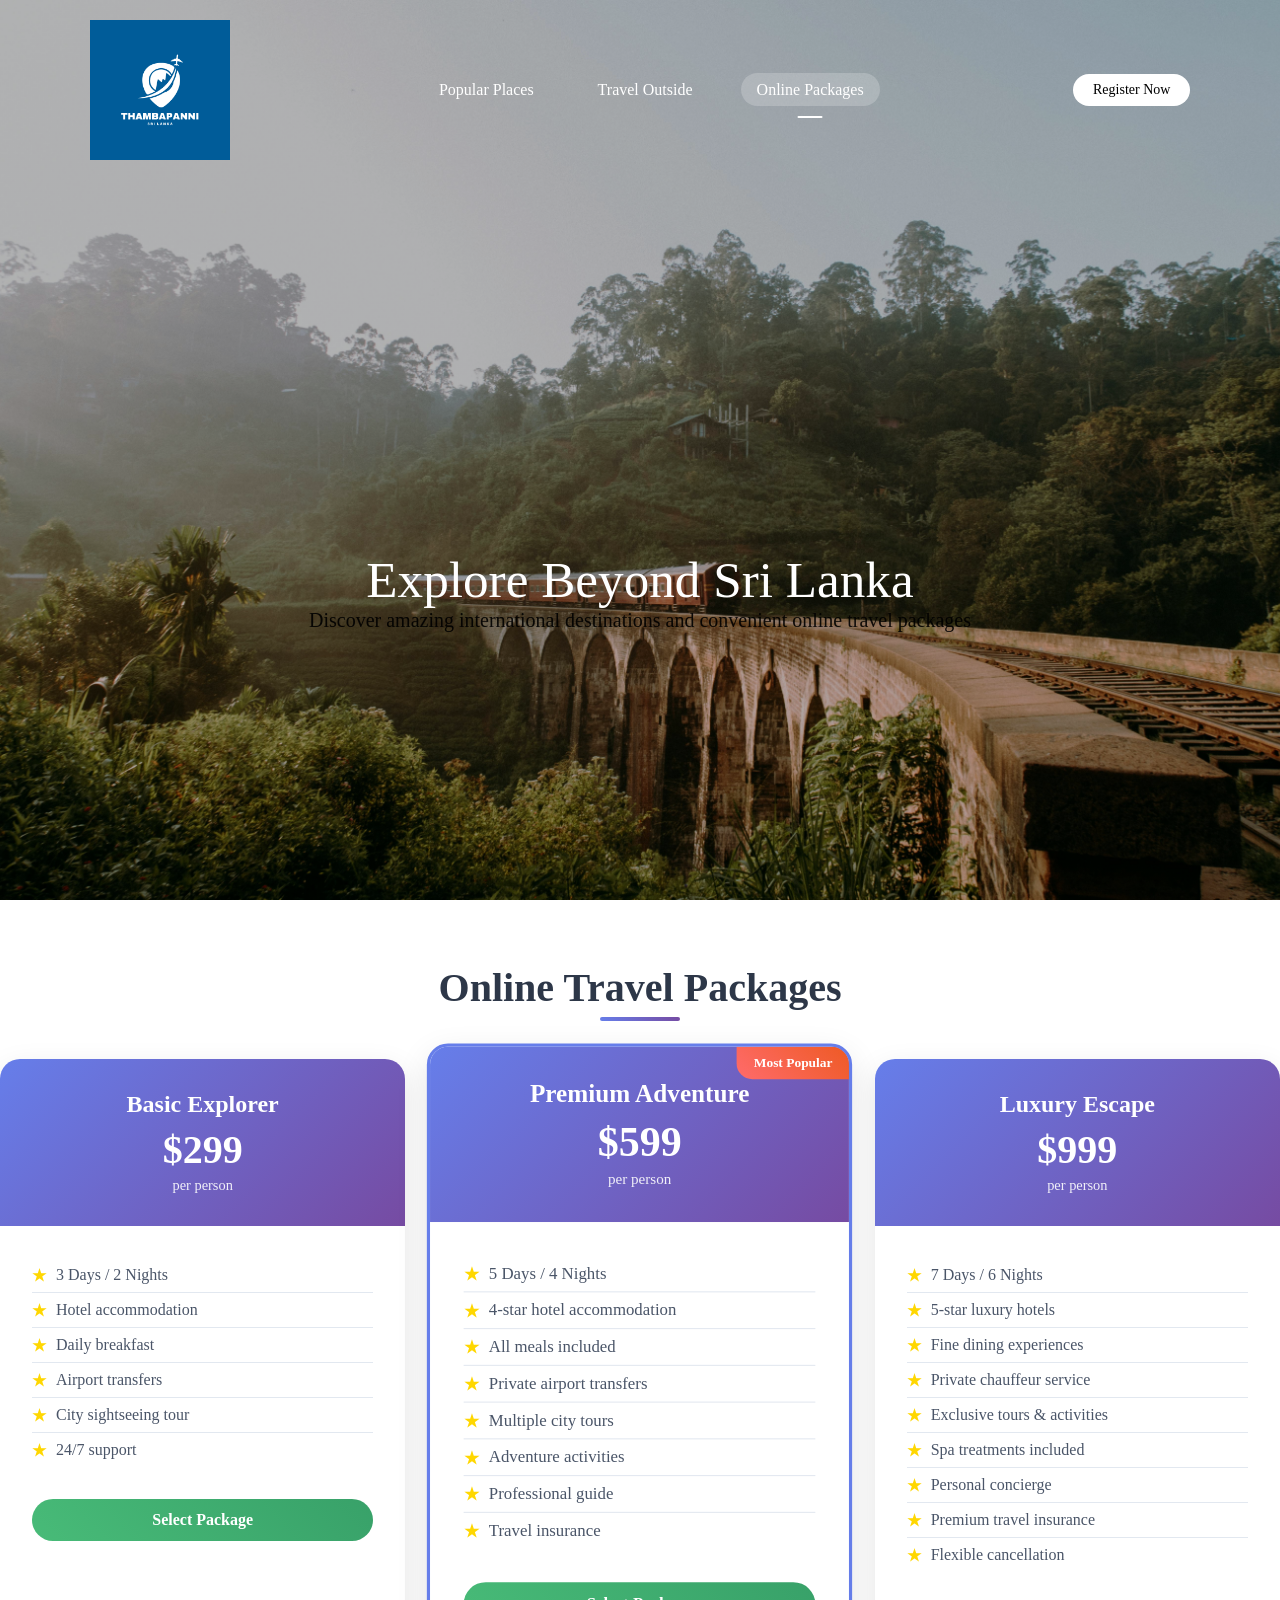
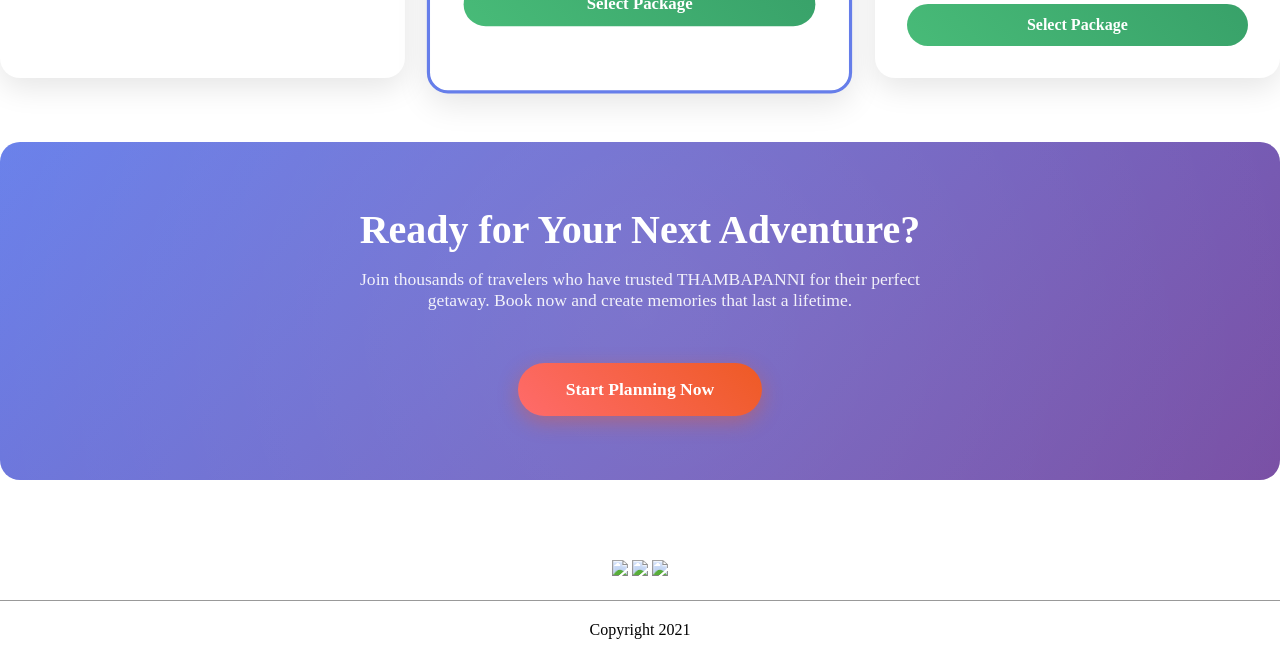
==== onlinepackage.html @ 144fabcd "add fetures add" ====
<!DOCTYPE html>
<html>
<head>
    <title>THAMBAPANNI - Travel Outside & Online Packages</title>
    <link rel="stylesheet" href="style.css">
</head>
<body>

    <div class="header">
        <nav>
             <img src="images/Logo.png" class="logo">
            <ul class="nav-links">
                <li><a href="index.html">Popular Places</a></li>
                <li><a href="traveloutside.html">Travel Outside</a></li>
                <li><a href="#" class="active">Online Packages</a></li>
            </ul>
            <a href="#" class="register-btn">Register Now</a>
        </nav>
        <div class="container">
            <h1>Explore Beyond Sri Lanka</h1>
            <p class="pra">Discover amazing international destinations and convenient online travel packages</p>
        </div>
    </div>
</head>
<body>
    <!-- Online Packages Section -->
        <h2 class="sub-title">Online Travel Packages</h2>
        <div class="packages-grid">
            <div class="package-card">
                <div class="package-header">
                    <h3>Basic Explorer</h3>
                    <div class="price">$299</div>
                    <div class="duration">per person</div>
                </div>
                <div class="package-features">
                    <ul>
                        <li>3 Days / 2 Nights</li>
                        <li>Hotel accommodation</li>
                        <li>Daily breakfast</li>
                        <li>Airport transfers</li>
                        <li>City sightseeing tour</li>
                        <li>24/7 support</li>
                    </ul>
                    <a href="#" class="select-btn">Select Package</a>
                </div>
            </div>

            <div class="package-card featured">
                <div class="featured-badge">Most Popular</div>
                <div class="package-header">
                    <h3>Premium Adventure</h3>
                    <div class="price">$599</div>
                    <div class="duration">per person</div>
                </div>
                <div class="package-features">
                    <ul>
                        <li>5 Days / 4 Nights</li>
                        <li>4-star hotel accommodation</li>
                        <li>All meals included</li>
                        <li>Private airport transfers</li>
                        <li>Multiple city tours</li>
                        <li>Adventure activities</li>
                        <li>Professional guide</li>
                        <li>Travel insurance</li>
                    </ul>
                    <a href="#" class="select-btn">Select Package</a>
                </div>
            </div>

            <div class="package-card">
                <div class="package-header">
                    <h3>Luxury Escape</h3>
                    <div class="price">$999</div>
                    <div class="duration">per person</div>
                </div>
                <div class="package-features">
                    <ul>
                        <li>7 Days / 6 Nights</li>
                        <li>5-star luxury hotels</li>
                        <li>Fine dining experiences</li>
                        <li>Private chauffeur service</li>
                        <li>Exclusive tours & activities</li>
                        <li>Spa treatments included</li>
                        <li>Personal concierge</li>
                        <li>Premium travel insurance</li>
                        <li>Flexible cancellation</li>
                    </ul>
                    <a href="#" class="select-btn">Select Package</a>
                </div>
                </div>
        </div>

         <!-- CTA Section -->
        <div class="cta-section">
            <h2>Ready for Your Next Adventure?</h2>
            <p>Join thousands of travelers who have trusted THAMBAPANNI for their perfect getaway. Book now and create memories that last a lifetime.</p>
            <a href="#" class="cta-btn">Start Planning Now</a>
        </div>

         <div class="footer">
            <a href="https://facebook.com"><img src="https://img.icons8.com/?size=100&id=118497&format=png&color=000000"></a>
            <a href="https://youtube.com"><img src="https://img.icons8.com/?size=100&id=19318&format=png&color=000000" ></a>
            <a href="https://instagram.com"><img src="https://img.icons8.com/?size=100&id=32323&format=png&color=000000"></a>
            <hr>
            <p>Copyright 2021</p>
        </div>
    
</body>
</html>
---- style.css ----
*{
    margin: 0;
    padding: 0;
    box-sizing: border-box;
    
}

.header{
    min-height: 100vh;
    width: 100%;
    background-image: linear-gradient(rgba(0,0,0,0.3),rgba(0,0,0,0.3)), url(images/banner.png);
    background-size: cover;
    background-position: center;
}

nav{
    display: flex;
    align-items: center;
    justify-content: space-between;
    padding: 20px 7%;
}

.logo{
    width: 140px;
    cursor: pointer;
}

.nav-links {
    display: flex;
    list-style: none;
    gap: 2rem;
}

.nav-links a {
    color: white;
    text-decoration: none;
    font-weight: 500;
    padding: 0.5rem 1rem;
    border-radius: 25px;
    transition: all 0.3s ease;
    position: relative;
}

.nav-links a:hover,
.nav-links a.active {
    background: rgba(255, 255, 255, 0.2);
    transform: translateY(-2px);
}

.register-btn{
    background: #fff;
    color: #000;
    padding: 8px 20px;
    text-decoration: none;
    font-size: 14px;
    border-radius: 20px;
}

.container{
    padding: 0 7%;
}

.header h1{
    font-size: 4vw;
    font-weight: 500;
    color: #fff;
    text-align: center;
    padding-top: 22%;
}


.search-bar{
    background: #fff;
    width: 70%;
    margin: 30px auto;
    padding: 6px 10px 6px 30px;
    border-radius: 50px;
}

.search-bar form{
    display: flex;
    align-items: center;
    flex-wrap: wrap;
}

.search-bar form input{
    display: block;
    border: 0;
    outline: none;
    background: transparent;
}

.search-bar form button{
    background: #ff5361;
    width: 55px;
    height: 55px;
    border-radius: 50%;
    border: 0;
    outline: none;
    cursor: pointer;
}

.search-bar form button image{
    width: 15px;
    margin-top: 7px;
}

.location-input{
    flex: 1;
}

.search-bar form label{
    font-weight: 600;
}

/* ----------exclusives------------*/
.sub-title{
    margin: 50px 0 20px;
}

.exclusives{
    display: grid;
    grid-template-columns: repeat(auto-fit, minmax(200px, 1fr));
    grid-gap: 30px;
}

.exclusives div img{
    width: 100px;
    border-radius: 10px;
}

.exclusives div{
    position: relative;
}

.exclusives div span{
    position: absolute;
    top: 10%;
    left: 50%;
    text-align: center;
}

/*----------Trending Places----------*/
.trending{
    display: grid;
    grid-template-columns: repeat(auto-fit, minmax(200px, 1fr));
    grid-gap: 30px;
    margin-bottom: 30px;
}

.trending div img{
    width: 100;
    border-radius: 10px;
}

.trending h3{
    font-weight: 600;
    margin-top: 10px;
}

/*-------------call to action-----------------*/
.cta{
    margin: 80px 0;
    background-image: linear-gradient(to right, #3f2321, transparent), url(images/banner\ 2.jpg);
    background-size: cover;
    background-position: center;
    border-radius: 10px;
    padding: 5%;
    color: #fff;
}


.cta h3{
    font-size: 4vw;
    line-height: 5.3vw;
    font-weight: 500; 
}

.cta p{
    font-size: 18px;
    margin: 10px 0;
}

.cta-btn{
    background: #ff5361;
    color: #fff;
    text-decoration: none;
    padding: 12px 30px;
    border-radius: 8px;
    margin-top: 20px;
    display: inline-block;
}


/*-------------Travellers Stories-----------------*/
.stories{
    display: grid;
    grid-template-columns: repeat(auto-fit, minmax(200px, 1fr));
    grid-gap: 30px;
    margin-bottom: 30px;
}

.stories div img{
    width: 100%;
    border-radius: 10px;
}

.stories div{
    position: relative;
    text-align: center;
}

.stories p{
    width: 80%;
    position: absolute;
    top: 50%;
    left: 50%;
    transform: translate(-50%, -50%);
    color: #fff;
    font-size: 26px;
}

.start-btn{
    text-decoration: none;
    background: #ff5361;
    color: #fff;
    width: 80%;
    max-width: 350px;
    display: block;
    text-align: center;
    margin: 60px auto;
    padding: 15px;
    border-radius: 30px;
    font-size: 20px;

}



/*-----------about-msg-------------------*/
.about-msg{
    text-align: center;
    margin: 80px 0;
    color: #333;
    font-size: 17;  
}

.about-msg h2{
    font-size: 28px;
    margin-bottom: 30px;
    font-weight: 500;
}


/*-------------footer------------*/
.footer{
    margin: 80px 0 10px;
    text-align: center;
}

.footer img{
    text-decoration: none;
    color: #999;
    font-size: 22px;
}

.footer hr{
    background: #999;
    height: 1px;
    width: 100%;
    border: 0;
    margin: 20px 0;
}

.active{
    position: relative;
}

.active::after{
    content: '';
    background: #fff;
    width: 25px;
    height: 2px;
    position: absolute;
    left: 50%;
    transform: translate(-50%);
    bottom: -12px;
    border-radius: 2px;
}


/*--------------travel outside-----------------*/
.header .container {
    text-align: center;
    position: relative;
    z-index: 5;
    padding-top: 8rem;
}

.header{
    min-height: 100vh;
    width: 100%;
    background-image: linear-gradient(rgba(0,0,0,0.3),rgba(0,0,0,0.3)), url(images/banner.png);
    background-size: cover;
    background-position: center;
}

.pra{
    font-size: 1.25rem;
    opacity: 0.9;
    margin-bottom: 2rem;
    animation: fadeInUp 1s ease-out 0.3s both;
}

/* Main Content */
.sub-title {
    font-size: 2.5rem;
    font-weight: 700;
    text-align: center;
    margin: 4rem 0 3rem;
    color: #2d3748;
    position: relative;
}

.sub-title::after {
    content: '';
    position: absolute;
    bottom: -10px;
    left: 50%;
    transform: translateX(-50%);
    width: 80px;
    height: 4px;
    background: linear-gradient(45deg, #667eea, #764ba2);
    border-radius: 2px;
}

/* Travel Outside Section */
.travel-outside {
    display: grid;
    grid-template-columns: repeat(auto-fit, minmax(300px, 1fr));
    gap: 2rem;
    margin-bottom: 4rem;
}

.destination-card {
    background: white;
    border-radius: 20px;
    overflow: hidden;
    box-shadow: 0 10px 30px rgba(0, 0, 0, 0.1);
    transition: all 0.3s ease;
    hover: transform: translateY(-10px);
}

.destination-card:hover {
    transform: translateY(-10px);
    box-shadow: 0 20px 40px rgba(0, 0, 0, 0.15);
}

.destination-card img {
    width: 100%;
    height: 250px;
    object-fit: cover;
    transition: transform 0.3s ease;
}

.destination-card:hover img {
    transform: scale(1.1);
}

.card-content {
    padding: 1.5rem;
}

.card-content h3 {
    font-size: 1.5rem;
    font-weight: 700;
    color: #2d3748;
    margin-bottom: 0.5rem;
}

.card-content p {
    color: #718096;
    margin-bottom: 1rem;
    line-height: 1.6;
}

.price-tag {
    background: linear-gradient(45deg, #ff6b6b, #ee5a24);
    color: white;
    padding: 0.5rem 1rem;
    border-radius: 25px;
    font-weight: 600;
    display: inline-block;
    margin-bottom: 1rem;
    font-size: 0.9rem;
}

.features {
    list-style: none;
    margin-bottom: 1.5rem;
}

.features li {
    padding: 0.25rem 0;
    color: #4a5568;
    position: relative;
    padding-left: 1.5rem;
}

.features li::before {
    content: '✓';
    position: absolute;
    left: 0;
    color: #48bb78;
    font-weight: bold;
}

.book-btn {
    background: linear-gradient(45deg, #667eea, #764ba2);
    color: white;
    text-decoration: none;
    padding: 0.75rem 2rem;
    border-radius: 30px;
    font-weight: 600;
    transition: all 0.3s ease;
    display: inline-block;
    text-align: center;
    width: 100%;
}

.book-btn:hover {
    transform: translateY(-2px);
    box-shadow: 0 6px 20px rgba(102, 126, 234, 0.4);
}

/* Online Packages Section */
.packages-grid {
    display: grid;
    grid-template-columns: repeat(auto-fit, minmax(300px, 1fr));
    gap: 2rem;
    margin-bottom: 4rem;
}

.package-card {
    background: white;
    border-radius: 20px;
    overflow: hidden;
    box-shadow: 0 10px 30px rgba(0, 0, 0, 0.1);
    transition: all 0.3s ease;
    position: relative;
}

.package-card.featured {
    transform: scale(1.05);
    border: 3px solid #667eea;
}

.package-card:hover {
    transform: translateY(-5px);
    box-shadow: 0 15px 35px rgba(0, 0, 0, 0.15);
}

.package-card.featured:hover {
    transform: scale(1.05) translateY(-5px);
}

.featured-badge {
    position: absolute;
    top: 0;
    right: 0;
    background: linear-gradient(45deg, #ff6b6b, #ee5a24);
    color: white;
    padding: 0.5rem 1rem;
    font-size: 0.8rem;
    font-weight: 600;
    border-bottom-left-radius: 15px;
    z-index: 5;
}

.package-header {
    background: linear-gradient(135deg, #667eea, #764ba2);
    color: white;
    padding: 2rem;
    text-align: center;
}

.package-header h3 {
    font-size: 1.5rem;
    font-weight: 700;
    margin-bottom: 0.5rem;
}

.price {
    font-size: 2.5rem;
    font-weight: 800;
    margin-bottom: 0.25rem;
}

.duration {
    opacity: 0.9;
    font-size: 0.9rem;
}

.package-features {
    padding: 2rem;
}

.package-features ul {
    list-style: none;
    margin-bottom: 2rem;
}

.package-features li {
    padding: 0.5rem 0;
    color: #4a5568;
    position: relative;
    padding-left: 1.5rem;
    border-bottom: 1px solid #e2e8f0;
}

.package-features li:last-child {
    border-bottom: none;
}

.package-features li::before {
    content: '★';
    position: absolute;
    left: 0;
    color: #ffd700;
    font-weight: bold;
}

.select-btn {
    background: linear-gradient(45deg, #48bb78, #38a169);
    color: white;
    text-decoration: none;
    padding: 0.75rem 2rem;
    border-radius: 30px;
    font-weight: 600;
    transition: all 0.3s ease;
    display: block;
    text-align: center;
    width: 100%;
}

.select-btn:hover {
    transform: translateY(-2px);
    box-shadow: 0 6px 20px rgba(72, 187, 120, 0.4);
}

/* CTA Section */
.cta-section {
    background: linear-gradient(135deg, #667eea 0%, #764ba2 100%);
    color: white;
    padding: 4rem 2rem;
    border-radius: 20px;
    text-align: center;
    margin: 4rem 0;
    position: relative;
    overflow: hidden;
}

.cta-section::before {
    content: '';
    position: absolute;
    top: -50%;
    left: -50%;
    width: 200%;
    height: 200%;
    background: radial-gradient(circle, rgba(255, 255, 255, 0.1) 0%, transparent 70%);
    animation: rotate 20s linear infinite;
}

.cta-section h2 {
    font-size: 2.5rem;
    font-weight: 700;
    margin-bottom: 1rem;
    position: relative;
    z-index: 2;
}

.cta-section p {
    font-size: 1.1rem;
    opacity: 0.9;
    margin-bottom: 2rem;
    max-width: 600px;
    margin-left: auto;
    margin-right: auto;
    position: relative;
    z-index: 2;
}

.cta-btn {
    background: linear-gradient(45deg, #ff6b6b, #ee5a24);
    color: white;
    text-decoration: none;
    padding: 1rem 3rem;
    border-radius: 50px;
    font-weight: 700;
    font-size: 1.1rem;
    transition: all 0.3s ease;
    display: inline-block;
    position: relative;
    z-index: 2;
    box-shadow: 0 6px 20px rgba(238, 90, 36, 0.4);
}

.cta-btn:hover {
    transform: translateY(-3px);
    box-shadow: 0 8px 25px rgba(238, 90, 36, 0.6);
}

/* Footer */
/*-------------footer------------*/
.footer{
    margin: 80px 0 10px;
    text-align: center;
}

.footer img{
    text-decoration: none;
    color: #999;
    font-size: 22px;
}

.footer hr{
    background: #999;
    height: 1px;
    width: 100%;
    border: 0;
    margin: 20px 0;
}

.active{
    position: relative;
}

.active::after{
    content: '';
    background: #fff;
    width: 25px;
    height: 2px;
    position: absolute;
    left: 50%;
    transform: translate(-50%);
    bottom: -12px;
    border-radius: 2px;
}
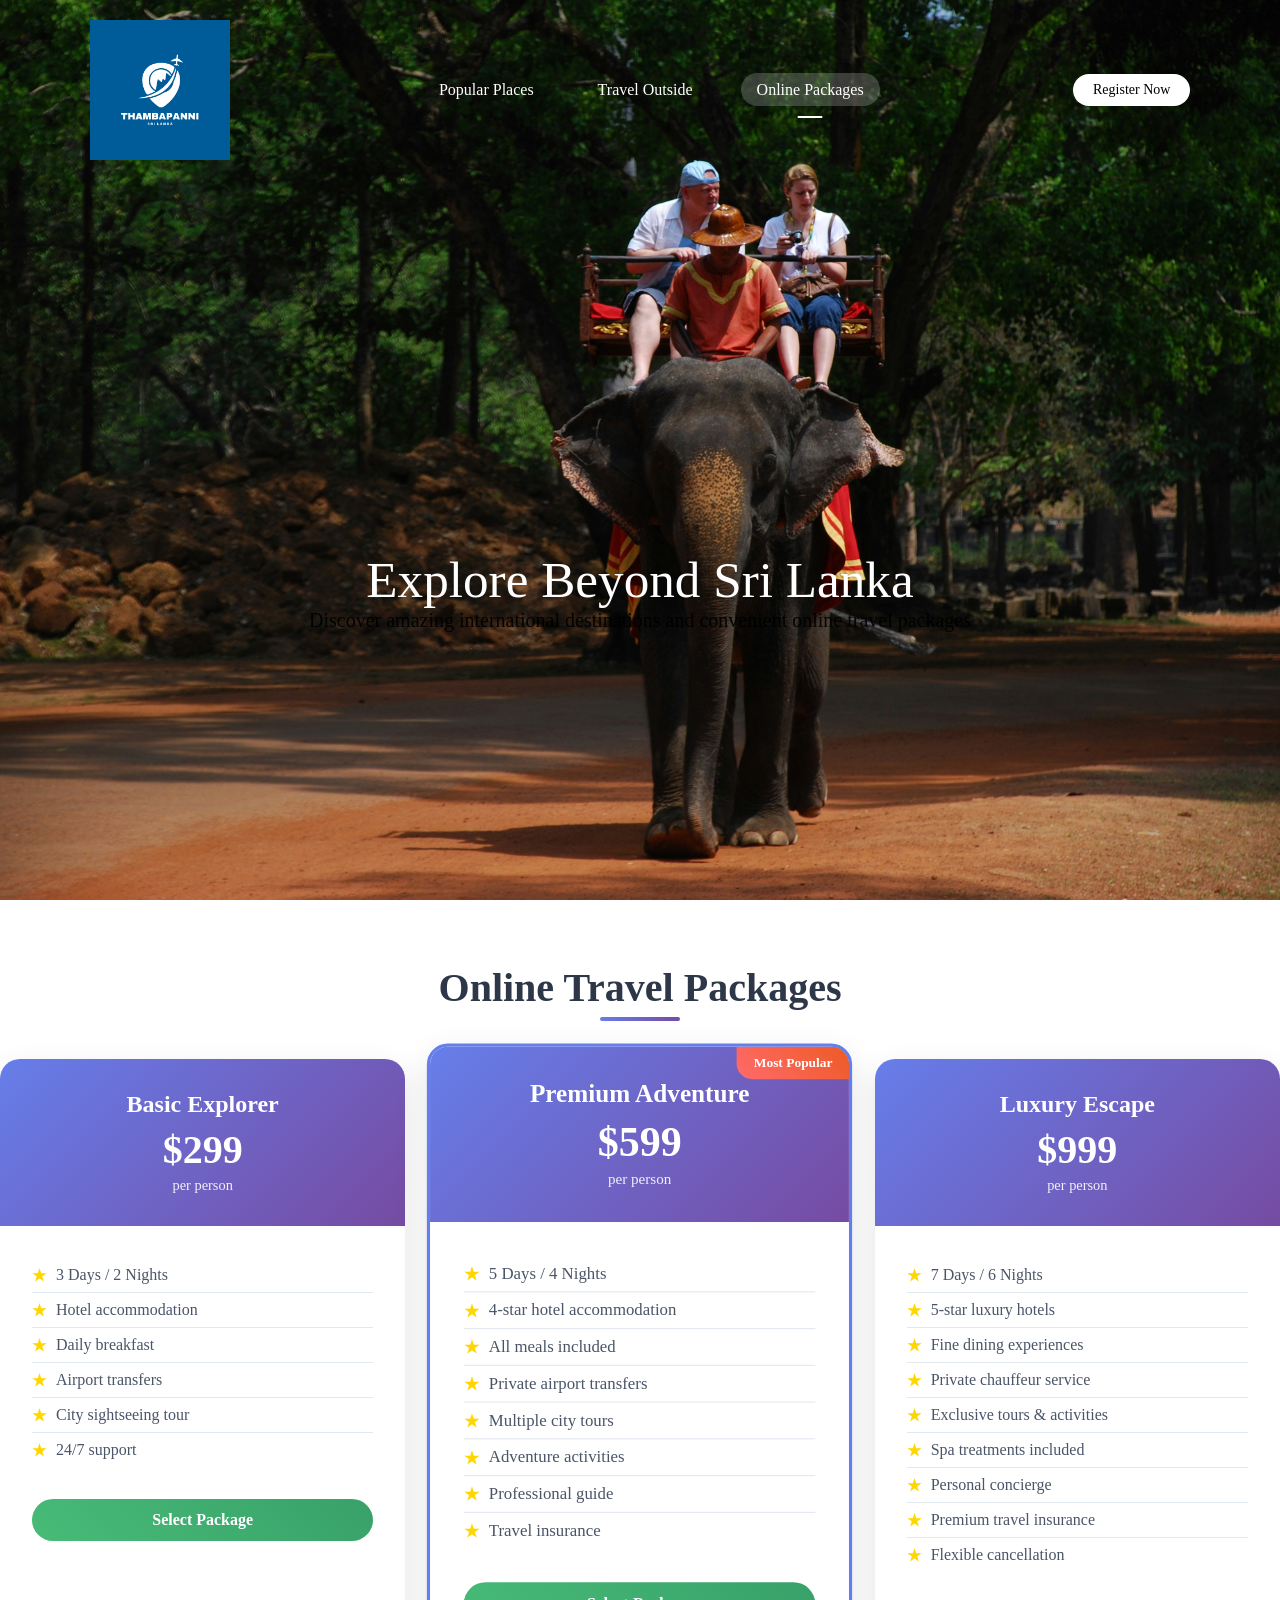
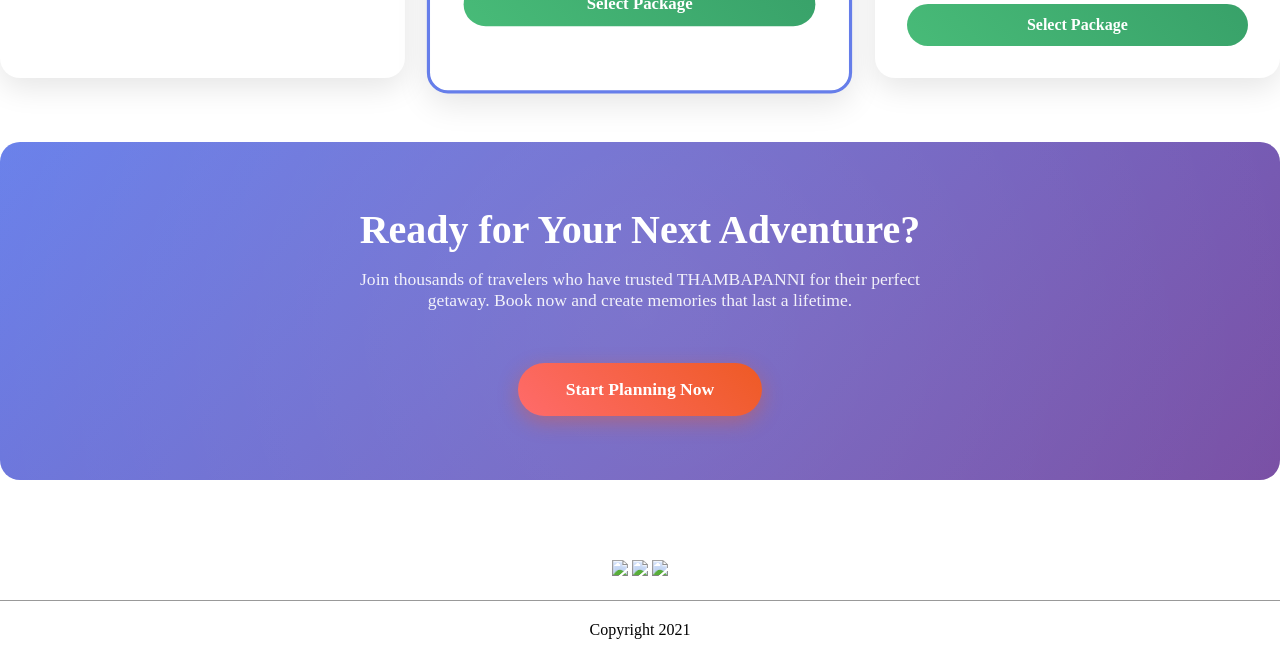
==== commit 4ffbf964: "Add new images and update header backgrounds in HTML files" ====
--- a/onlinepackage.html
+++ b/onlinepackage.html
@@ -6,7 +6,7 @@
 </head>
 <body>
 
-    <div class="header">
+    <div class="header" style="background-image: url(images/out3.jpg);">
         <nav>
              <img src="images/Logo.png" class="logo">
             <ul class="nav-links">
--- a/style.css
+++ b/style.css
@@ -8,7 +8,7 @@
 .header{
     min-height: 100vh;
     width: 100%;
-    background-image: linear-gradient(rgba(0,0,0,0.3),rgba(0,0,0,0.3)), url(images/banner.png);
+    background-image: linear-gradient(rgba(0,0,0,0.3),rgba(0,0,0,0.3)), url(images/out1.jpg);
     background-size: cover;
     background-position: center;
 }
